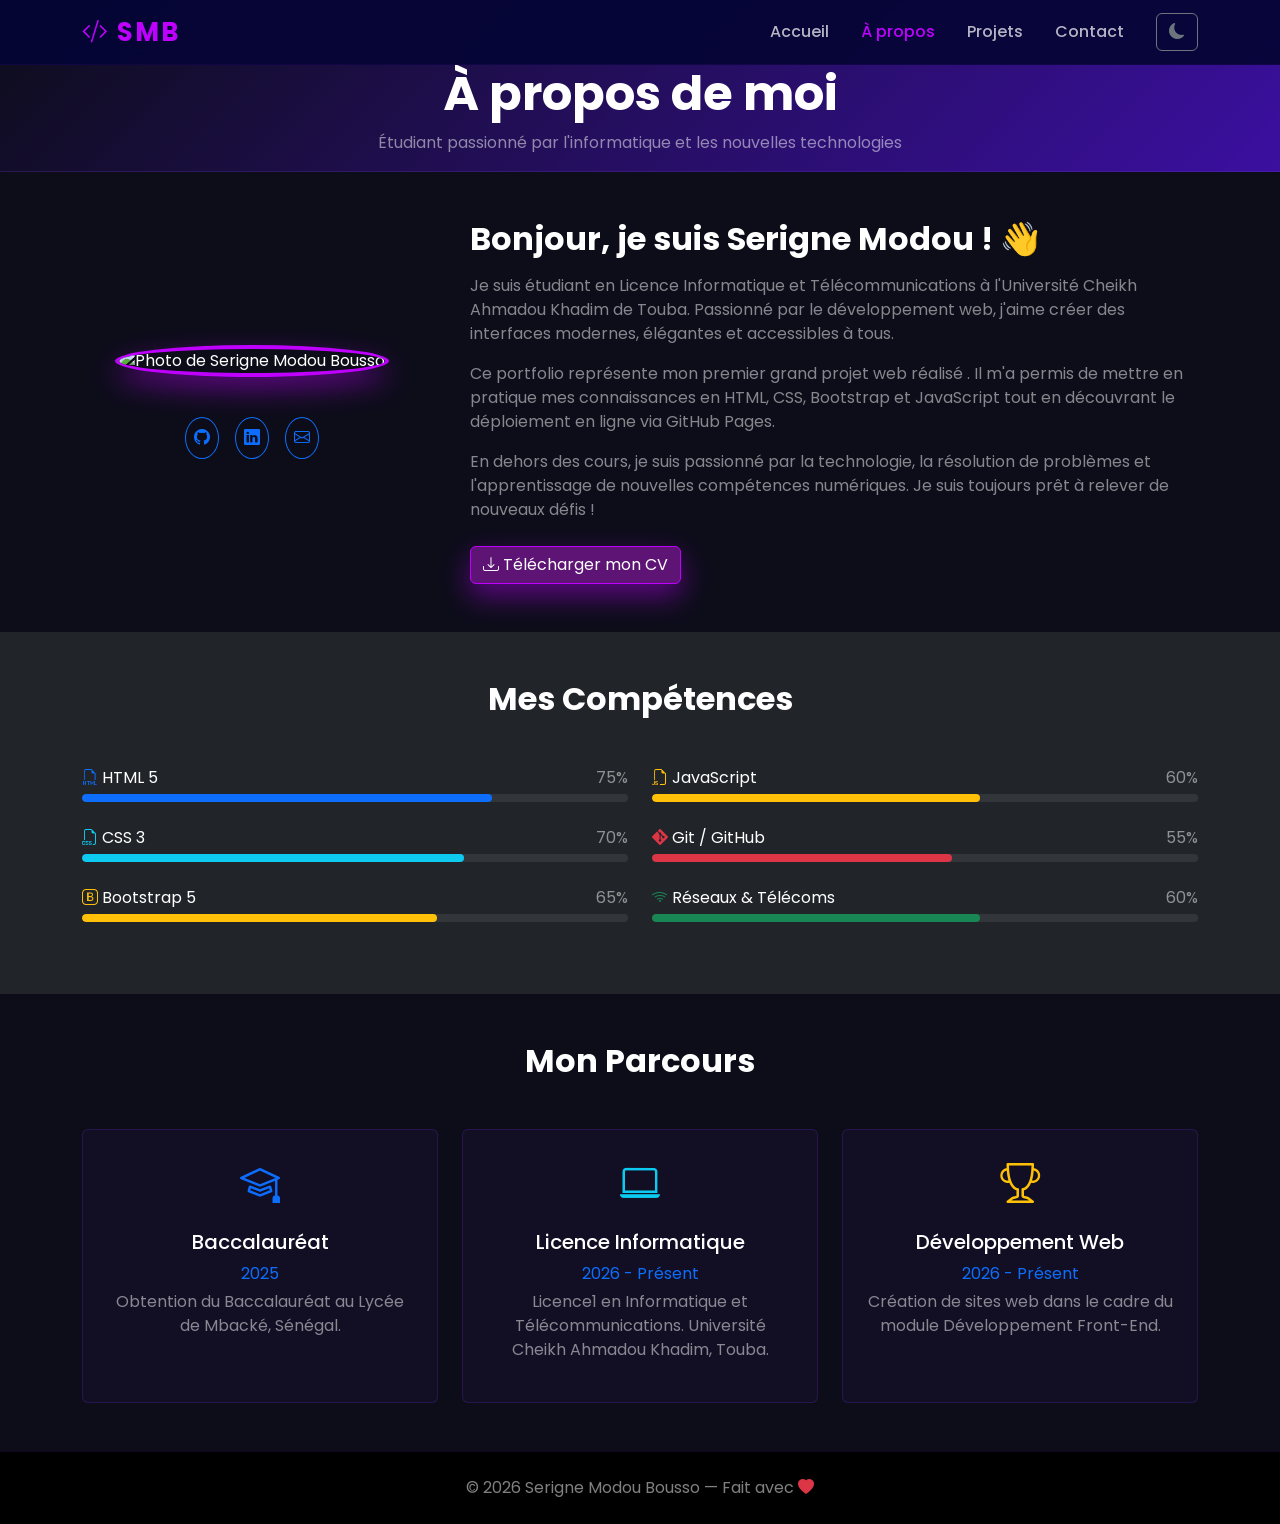
==== about.html @ 664c6b7f "Create about.html" ====
<!DOCTYPE html>
<html lang="fr">
<head>
  <meta charset="UTF-8">
  <meta name="viewport" content="width=device-width, initial-scale=1.0">
  <title>À propos | Serigne Modou Bousso</title>

  <link href="https://cdn.jsdelivr.net/npm/bootstrap@5.3.3/dist/css/bootstrap.min.css" rel="stylesheet">
  <link href="https://cdn.jsdelivr.net/npm/bootstrap-icons@1.13.1/font/bootstrap-icons.min.css" rel="stylesheet">
  <link href="https://fonts.googleapis.com/css2?family=Poppins:wght@300;400;600;700&display=swap" rel="stylesheet">
  <link rel="stylesheet" href="./css/style.css">
</head>
<body>

  <!-- Navbar : active sur À propos -->
  <nav class="navbar navbar-expand-lg navbar-dark fixed-top" id="navbar">
    <div class="container">
      <a class="navbar-brand fw-bold" href="index.html">
        <i class="bi bi-code-slash"></i> SMB
      </a>
      <button class="navbar-toggler" type="button"
        data-bs-toggle="collapse"
        data-bs-target="#menuPrincipal">
        <span class="navbar-toggler-icon"></span>
      </button>
      <div class="collapse navbar-collapse" id="menuPrincipal">
        <ul class="navbar-nav ms-auto">
          <li class="nav-item">
            <a class="nav-link" href="index.html">Accueil</a>
          </li>
          <li class="nav-item">
            <a class="nav-link active" href="about.html">À propos</a>
          </li>
          <li class="nav-item">
            <a class="nav-link" href="projects.html">Projets</a>
          </li>
          <li class="nav-item">
            <a class="nav-link" href="contact.html">Contact</a>
          </li>
        </ul>
        <button id="toggle-theme" class="btn btn-outline-secondary ms-3">
          <i class="bi bi-moon-fill"></i>
        </button>
      </div>
    </div>
  </nav>

  <main>

    <!-- Titre de la page -->
    <section class="page-header text-center fade-in">
      <div class="container">
        <h1 class="display-5 fw-bold text-white">À propos de moi</h1>
        <p class="text-white-50">
          Étudiant passionné par l'informatique et les nouvelles technologies
        </p>
      </div>
    </section>

    <!-- Section biographie -->
    <section class="py-5 fade-in">
      <div class="container">
        <div class="row align-items-center g-5">

          <!-- Photo + réseaux sociaux -->
          <div class="col-md-4 text-center">
            <img src="images/hero.jpeg"
                 alt="Photo de Serigne Modou Bousso"
                 class="photo-profil rounded-circle mb-4"
                 style="width:200px; height:200px;">

            <!-- Boutons réseaux sociaux -->
            <div class="d-flex justify-content-center gap-3 mt-3">
              <a href="https://github.com/boussobaly098"
                 class="btn btn-outline-primary rounded-circle p-2"
                 target="_blank">
                <i class="bi bi-github"></i>
              </a>
              <a href="https://www.linkedin.com/in/boussobaly482@gmail.com"
                 class="btn btn-outline-primary rounded-circle p-2"
                 target="_blank">
                <i class="bi bi-linkedin"></i>
              </a>
              <a href="mailto:modoubousso482@gmail.com"
                 class="btn btn-outline-primary rounded-circle p-2">
                <i class="bi bi-envelope"></i>
              </a>
            </div>
          </div>

          <!-- biographie -->
          <div class="col-md-8">
            <h2 class="text-white fw-bold mb-3">
              Bonjour, je suis Serigne Modou ! 👋
            </h2>
            <p class="text-white-50 mb-3">
              Je suis étudiant en Licence Informatique et Télécommunications
              à l'Université Cheikh Ahmadou Khadim de Touba. Passionné par
              le développement web, j'aime créer des interfaces modernes,
              élégantes et accessibles à tous.
            </p>
            <p class="text-white-50 mb-3">
              Ce portfolio représente mon premier grand projet web réalisé
             . Il m'a permis de mettre en pratique mes
              connaissances en HTML, CSS, Bootstrap et JavaScript tout
              en découvrant le déploiement en ligne via GitHub Pages.
            </p>
            <p class="text-white-50 mb-4">
              En dehors des cours, je suis passionné par la technologie,
              la résolution de problèmes et l'apprentissage de nouvelles
              compétences numériques. Je suis toujours prêt à relever
              de nouveaux défis !
            </p>
            <a href="Mon CV.pdf" class="btn btn-primary">
              <i class="bi bi-download"></i> Télécharger mon CV
            </a>
          </div>

        </div>
      </div>
    </section>

    <!-- Section compétences -->
    <section class="py-5 bg-dark fade-in">
      <div class="container">
        <h2 class="text-white text-center fw-bold mb-5">Mes Compétences</h2>
        <div class="row g-4">

          <!-- Colonne gauche -->
          <div class="col-md-6">

            <!-- HTML -->
            <div class="mb-4">
              <div class="d-flex justify-content-between mb-1">
                <span class="text-white">
                  <i class="bi bi-filetype-html text-primary"></i> HTML 5
                </span>
                <span class="text-white-50">75%</span>
              </div>
              <div class="progress" style="height: 8px;">
                <div class="progress-bar bg-primary" style="width: 75%"></div>
              </div>
            </div>

            <!-- CSS -->
            <div class="mb-4">
              <div class="d-flex justify-content-between mb-1">
                <span class="text-white">
                  <i class="bi bi-filetype-css text-info"></i> CSS 3
                </span>
                <span class="text-white-50">70%</span>
              </div>
              <div class="progress" style="height: 8px;">
                <div class="progress-bar bg-info" style="width: 70%"></div>
              </div>
            </div>

            <!-- Bootstrap -->
            <div class="mb-4">
              <div class="d-flex justify-content-between mb-1">
                <span class="text-white">
                  <i class="bi bi-bootstrap text-warning"></i> Bootstrap 5
                </span>
                <span class="text-white-50">65%</span>
              </div>
              <div class="progress" style="height: 8px;">
                <div class="progress-bar bg-warning" style="width: 65%"></div>
              </div>
            </div>

          </div>

          <!-- Colonne droite -->
          <div class="col-md-6">

            <!-- JavaScript -->
            <div class="mb-4">
              <div class="d-flex justify-content-between mb-1">
                <span class="text-white">
                  <i class="bi bi-filetype-js text-warning"></i> JavaScript
                </span>
                <span class="text-white-50">60%</span>
              </div>
              <div class="progress" style="height: 8px;">
                <div class="progress-bar bg-warning" style="width: 60%"></div>
              </div>
            </div>

            <!-- Git -->
            <div class="mb-4">
              <div class="d-flex justify-content-between mb-1">
                <span class="text-white">
                  <i class="bi bi-git text-danger"></i> Git / GitHub
                </span>
                <span class="text-white-50">55%</span>
              </div>
              <div class="progress" style="height: 8px;">
                <div class="progress-bar bg-danger" style="width: 55%"></div>
              </div>
            </div>

            <!-- Réseaux & Télécoms -->
            <div class="mb-4">
              <div class="d-flex justify-content-between mb-1">
                <span class="text-white">
                  <i class="bi bi-wifi text-success"></i> Réseaux & Télécoms
                </span>
                <span class="text-white-50">60%</span>
              </div>
              <div class="progress" style="height: 8px;">
                <div class="progress-bar bg-success" style="width: 60%"></div>
              </div>
            </div>

          </div>
        </div>
      </div>
    </section>

    <!-- Section parcours -->
    <section class="py-5 fade-in">
      <div class="container">
        <h2 class="text-white text-center fw-bold mb-5">Mon Parcours</h2>
        <div class="row g-4">

          <!-- Carte 1 : Bac -->
          <div class="col-md-4">
            <div class="carte-parcours p-4 rounded text-center">
              <i class="bi bi-mortarboard fs-1 text-primary mb-3 d-block"></i>
              <h5 class="text-white">Baccalauréat</h5>
              <p class="text-primary mb-1">2025</p>
              <p class="text-white-50">
                Obtention du Baccalauréat au
                Lycée de Mbacké, Sénégal.
              </p>
            </div>
          </div>

          <!-- Carte 2 : Licence -->
          <div class="col-md-4">
            <div class="carte-parcours p-4 rounded text-center">
              <i class="bi bi-laptop fs-1 text-info mb-3 d-block"></i>
              <h5 class="text-white">Licence Informatique</h5>
              <p class="text-primary mb-1">2026 - Présent</p>
              <p class="text-white-50">
                Licence1 en Informatique et Télécommunications.
                Université Cheikh Ahmadou Khadim, Touba.
              </p>
            </div>
          </div>

          <!-- Carte 3 : Projet web -->
          <div class="col-md-4">
            <div class="carte-parcours p-4 rounded text-center">
              <i class="bi bi-trophy fs-1 text-warning mb-3 d-block"></i>
              <h5 class="text-white">Développement Web</h5>
              <p class="text-primary mb-1">2026 - Présent</p>
              <p class="text-white-50">
                Création de sites web dans le cadre
                du module Développement Front-End.
              </p>
            </div>
          </div>

        </div>
      </div>
    </section>

  </main>

  <!-- Pied de page -->
  <footer class="bg-black text-center py-4">
    <p class="text-white-50 mb-0">
      ©️ 2026 Serigne Modou Bousso — Fait avec
      <i class="bi bi-heart-fill text-danger"></i>
    </p>
  </footer>

  <script src="https://cdn.jsdelivr.net/npm/bootstrap@5.3.3/dist/js/bootstrap.bundle.min.js"></script>
  <script src="./js/script.js"></script>

</body>
</html>
---- css/style.css ----
/*COULEURS PERSONNALISÉES DE SERIGNE MODOU
   Violet profond + Or comme accent*/
:root {
  --couleur-principale: #BF00FF;  /* Electric Purple / Neon Purple */
  --couleur-secondaire: #F59E0B;
  --couleur-fond: #0D0D1A;
  --couleur-texte: #FFFFFE;
}



/* Reset général */
* {
  margin: 0;
  padding: 0;
  box-sizing: border-box;
}

body {
  font-family: 'Poppins', sans-serif;
  background-color: var(--couleur-fond);
  color: var(--couleur-texte);
  scroll-behavior: smooth;
}

/*NAVBAR*/
#navbar {
  background-color: rgba(6, 6, 54, 0.95);
  backdrop-filter: blur(12px);
  border-bottom: 1px solid rgba(44, 11, 102, 0.3);
  transition: all 0.3s ease;
}

.navbar-brand {
  color: var(--couleur-principale) !important;
  font-size: 1.6rem;
  letter-spacing: 2px;
}

.nav-link {
  color: rgba(255, 255, 255, 0.7) !important;
  margin: 0 8px;
  transition: color 0.3s;
  font-weight: 500;
}

.nav-link:hover,
.nav-link.active {
  color: var(--couleur-principale) !important;
}

/*BANNIÈRE D'ACCUEIL*/
.hero {
  min-height: 100vh;
  background: linear-gradient(135deg, #0D0D1A 0%, #110430 50%, #1a0533 100%);
  padding-top: 80px;
  position: relative;
  overflow: hidden;
}

/* Cercle violet en haut à droite */
.hero::before {
  content: '';
  position: absolute;
  width: 500px;
  height: 500px;
  background: radial-gradient(circle, rgba(245,158,11,0.08), transparent);
  top: -150px;
  right: -150px;
  border-radius: 50%;
}

/* Cercle doré en bas à gauche */
.hero::after {
  content: '';
  position: absolute;
  width: 350px;
  height: 350px;
  background: radial-gradient(circle, rgba(245,158,11,0.08), transparent);
  bottom: -100px;
  left: -100px;
  border-radius: 50%;
}

/* PHOTO DE PROFIL*/
.photo-profil {
  width: 170px;
  height: 170px;
  object-fit: cover;
  border: 4px solid var(--couleur-principale);
 box-shadow: 0 12px 28px rgba(191, 0, 255, 0.45);
  transition: transform 0.4s ease;
}

.photo-profil:hover {
  transform: scale(1.07) rotate(2deg);
}

/*BOUTONS*/

.btn-primary {
  background-color: #5d1475;
  border-color: #BF00FF;
 box-shadow: 0 12px 28px rgba(191, 0, 255, 0.45);
}

.btn-primary:hover {
  background-color: #9900CC;
  box-shadow: 0 12px 28px rgba(191, 0, 255, 0.45);
}


.btn-outline-light {
  padding: 12px 32px;
  border-radius: 50px;
  font-weight: 600;
  transition: all 0.3s ease;
}

.btn-outline-light:hover {
  transform: translateY(-3px);
  box-shadow: 0 10px 25px rgba(191, 0, 255, 0.45);
}


/*CARTES COMPÉTENCES*/
.carte-competence {
  background-color: rgba(124, 58, 237, 0.05);
  border: 1px solid rgba(124, 58, 237, 0.2);
  transition: all 0.3s ease;
  cursor: default;
  height: 100%;
}

.carte-competence:hover {
  background-color: rgba(124, 58, 237, 0.12);
  border-color: var(--couleur-principale);
  transform: translateY(-10px);
  box-shadow: 0 20px 40px rgba(124, 58, 237, 0.2);
}

/*ANIMATIONS AU SCROLL*/
.fade-in {
  opacity: 0;
  transform: translateY(40px);
  transition: opacity 0.8s ease, transform 0.8s ease;
}

.fade-in.visible {
  opacity: 1;
  transform: translateY(0);
}

/*FLÈCHE ANIMÉE*/
.fleche-bas {
  animation: bounce 2s infinite;
  display: inline-block;
}

@keyframes bounce {
  0%, 100% { transform: translateY(0); }
  50% { transform: translateY(12px); }
}

/*PAGE HEADER*/
.page-header {
  padding: 65px 0 0px 0;
  background: linear-gradient(135deg, #0D0D1A, #3B0FA0);
  border-bottom: 1px solid rgba(124, 58, 237, 0.25);
}

/*CARTES PARCOURS*/
.carte-parcours {
  background-color: rgba(124, 58, 237, 0.05);
  border: 1px solid rgba(124, 58, 237, 0.2);
  transition: all 0.3s ease;
  height: 100%;
}

.carte-parcours:hover {
  background-color: rgba(124, 58, 237, 0.12);
  border-color: var(--couleur-principale);
  transform: translateY(-8px);
  box-shadow: 0 15px 30px rgba(124, 58, 237, 0.2);
}

/*BARRES DE PROGRESSION*/
.progress {
  background-color: rgba(255, 255, 255, 0.08);
  border-radius: 50px;
}

.progress-bar {
  border-radius: 50px;
  transition: width 1.5s ease;
}

body {
  background-color: #0D0D1A;
}

.carte-projet,
.carte-projet.card {
  background-color: #12001F !important;
  background: #12001F !important;
  border: 1px solid rgba(191, 0, 255, 0.2) !important;
  color: white !important;
  border-radius: 15px;
  transition: 0.3s;
  height: 100;
}

.carte-projet:hover {
  transform: translateY(-10px);
  box-shadow: 0 10px 25px rgba(191, 0, 255, 0.3);
  border-color: #BF00FF !important;
}

.carte-projet .card-body {
  background-color: transparent !important;
  color: white !important;
}

.carte-projet .card-body {
  display: flex;
  flex-direction: column;
  justify-content: space-between;
}
.carte-projet h5,
.carte-projet p,
.carte-projet .card-title {
  font-size: 0.95rem !important;
  min-height: 10px;
}

.carte-projet .card-text {
  color: white !important;
  background-color: transparent !important;
}

.carte-projet-image {
  background-color: transparent !important;
  padding: 10px;
  text-align: center;
}

.icon-box {
  padding: 10px;
  background-color: transparent !important;
}

.card-body {
  background: transparent !important;
  color: white !important;
}

.card-body h5 {
  margin-bottom: 10px;
  color: white !important;
}

.badge {
  font-size: 0.75rem;
}

.badge.bg-primary {
  background-color: #BF00FF !important;
  color: white !important;
}

.badge.bg-info {
  background-color: #00BFFF !important;
  color: white !important;
}


/*PAGE CONTACT*/
.info-contact {
  display: flex;
  align-items: center;
}

.formulaire-contact {
  background-color: rgba(124, 58, 237, 0.05);
  border: 1px solid rgba(124, 58, 237, 0.2);
}

.champ-contact {
  background-color: rgba(255, 255, 255, 0.06) !important;
  border: 1px solid rgba(124, 58, 237, 0.3) !important;
  color: white !important;
  border-radius: 10px !important;
  transition: border-color 0.3s ease;
}

.champ-contact:focus {
  border-color: var(--couleur-principale) !important;
  box-shadow: 0 0 0 3px rgba(124, 58, 237, 0.2) !important;
  background-color: rgba(255, 255, 255, 0.09) !important;
}

.champ-contact::placeholder {
  color: rgba(255, 255, 255, 0.25) !important;
}

/*LIGHT MODE*/
body.light-mode {
  background-color: #F5F3FF;
  color: #1a1a2e;
}

body.light-mode #navbar {
  background-color: rgba(245, 243, 255, 0.97) !important;
}

body.light-mode .navbar-brand,
body.light-mode .nav-link {
  color: #1a1a2e !important;
}

body.light-mode .nav-link:hover,
body.light-mode .nav-link.active {
  color: var(--couleur-principale) !important;
}

body.light-mode .hero {
  background: linear-gradient(135deg, #EDE9FE 0%, #F5F3FF 50%, #E0F2FE 100%);
}

body.light-mode .bg-dark {
  background-color: #EDE9FE !important;
}

body.light-mode .carte-competence,
body.light-mode .carte-projet,
body.light-mode .formulaire-contact,
body.light-mode .carte-parcours {
  background-color: white;
  border-color: rgba(237, 58, 58, 0.3);
  box-shadow: 0 4px 15px rgba(124, 58, 237, 0.1);
}

body.light-mode .text-white {
  color: #1a1a2e !important;
}

body.light-mode .text-white-50 {
  color: #6B7280 !important;
}

body.light-mode .champ-contact {
  background-color: white !important;
  color: #1a1a2e !important;
}

/*PIED DE PAGE*/
footer {
  border-top: 1px solid rgba(124, 58, 237, 0.15);
}

/*RESPONSIVE MOBILE*/
@media (max-width: 768px) {
  .hero h1 {
    font-size: 1.8rem;
  }

  .photo-profil {
    width: 130px;
    height: 130px;
  }

  .d-flex.gap-3 {
    flex-direction: column;
    align-items: center;
  }

  .page-header {
    padding: 120px 0 40px 0;
  }
}
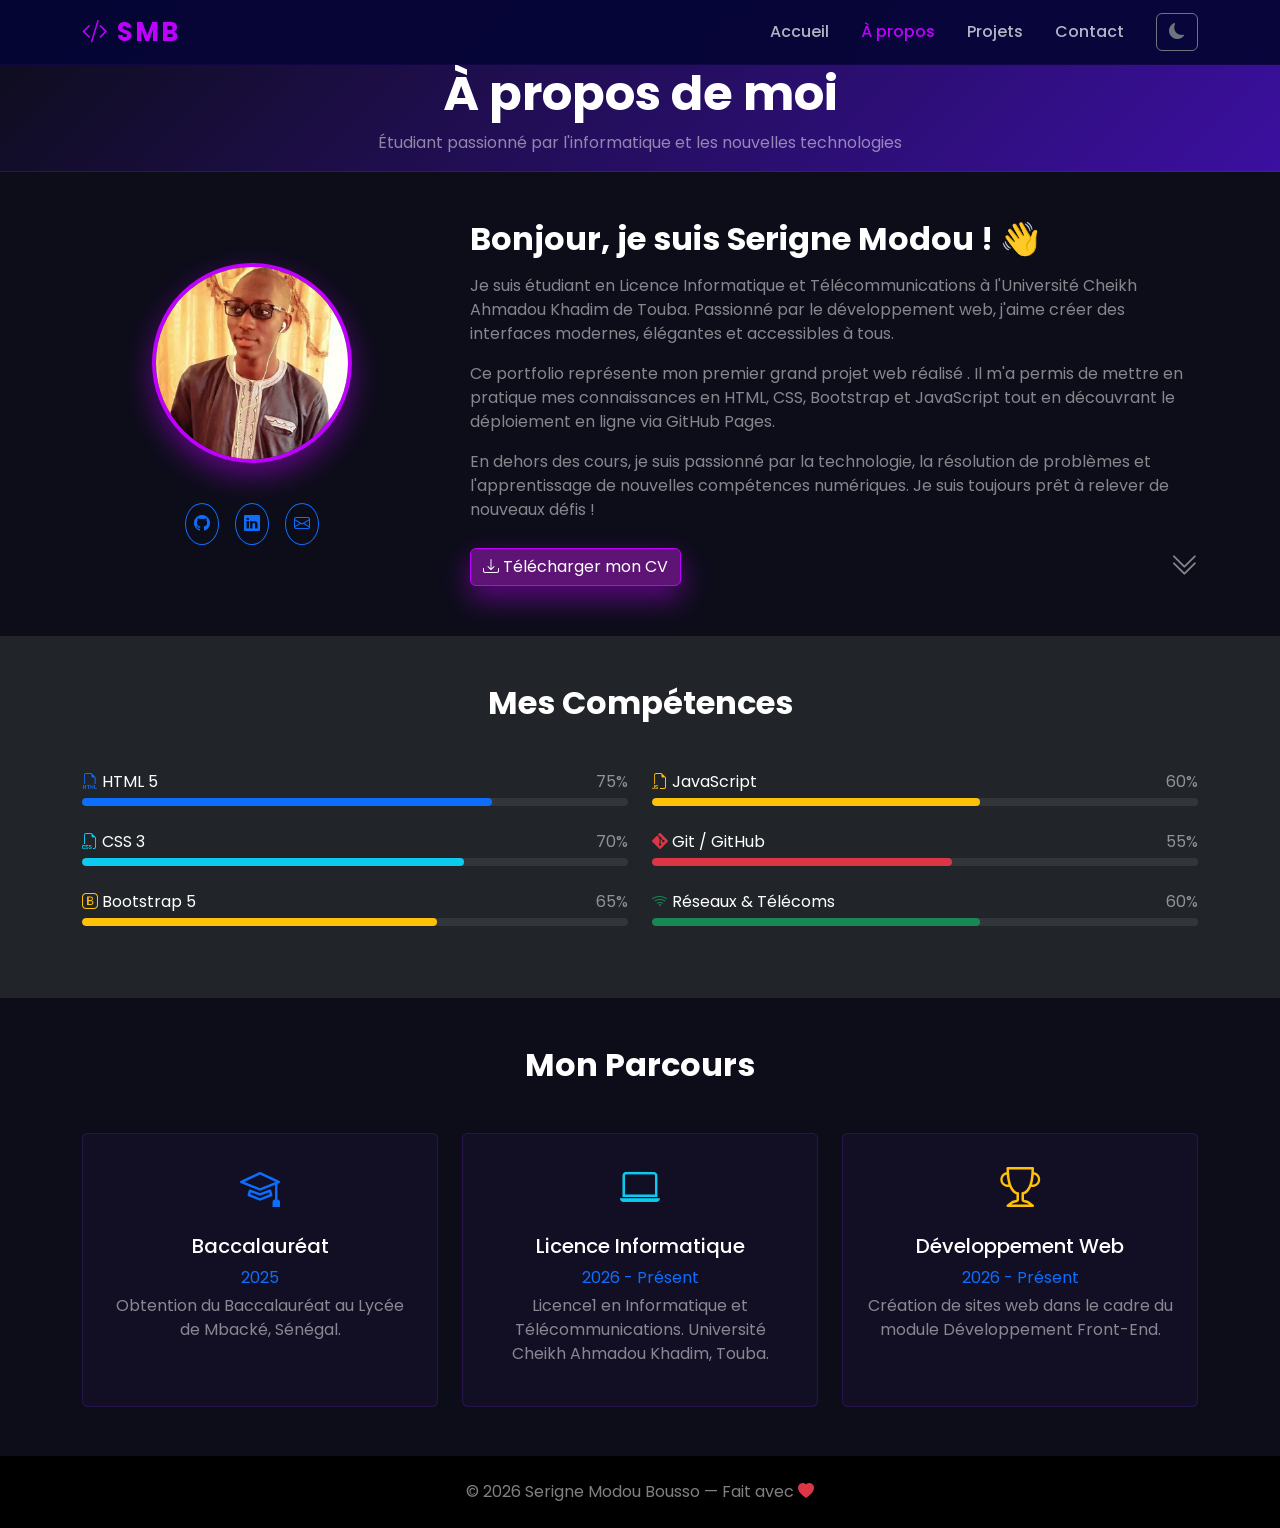
==== commit 8afe5b46: "Update about.html" ====
--- a/about.html
+++ b/about.html
@@ -111,17 +111,22 @@
               compétences numériques. Je suis toujours prêt à relever
               de nouveaux défis !
             </p>
+            <div class="d-flex align-items-center gap-4 mt-3">
             <a href="Mon CV.pdf" class="btn btn-primary">
               <i class="bi bi-download"></i> Télécharger mon CV
             </a>
-          </div>
+
+          <!-- Flèche animée vers le bas -->
+        <a href="#competences" class="fleche-bas text-white-50 ms-auto">
+          <i class="bi bi-chevron-double-down fs-3"></i>
+        </a>
 
         </div>
       </div>
     </section>
 
     <!-- Section compétences -->
-    <section class="py-5 bg-dark fade-in">
+    <section class="py-5 bg-dark fade-in" id="competences">
       <div class="container">
         <h2 class="text-white text-center fw-bold mb-5">Mes Compétences</h2>
         <div class="row g-4">
